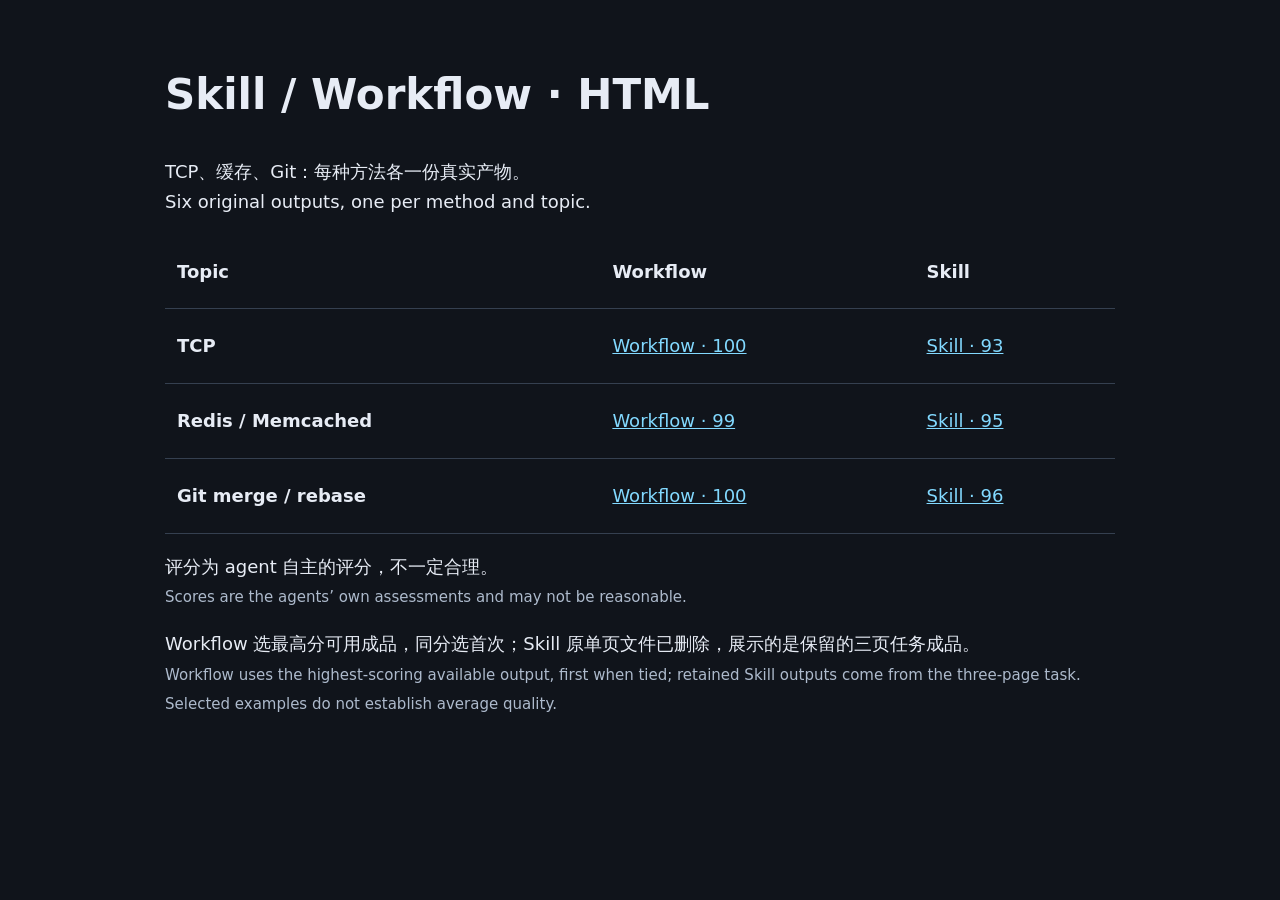
==== workflow_explanations/examples/html/index.html @ f191d0ec "docs: centralize explanations and publish bilingual comparison examples" ====
<!doctype html>
<html lang="zh-CN"><meta charset="utf-8"><meta name="viewport" content="width=device-width,initial-scale=1"><title>HTML · Skill / Workflow examples</title>
<style>body{font:18px/1.65 system-ui,sans-serif;background:#10141b;color:#e7ecf5;max-width:950px;margin:60px auto;padding:0 24px}h1{font-size:42px}a{color:#82d9ff}table{width:100%;border-collapse:collapse}th,td{padding:22px 12px;text-align:left;border-bottom:1px solid #354050}small{color:#adbacc}</style>
<h1>Skill / Workflow · HTML</h1><p>TCP、缓存、Git：每种方法各一份真实产物。<br>Six original outputs, one per method and topic.</p>
<table><thead><tr><th>Topic</th><th>Workflow</th><th>Skill</th></tr></thead><tbody><tr><th>TCP</th><td><a href="tcp-workflow.html">Workflow · 100</a></td><td><a href="tcp-skill.html">Skill · 93</a></td></tr><tr><th>Redis / Memcached</th><td><a href="cache-workflow.html">Workflow · 99</a></td><td><a href="cache-skill.html">Skill · 95</a></td></tr><tr><th>Git merge / rebase</th><td><a href="git-workflow.html">Workflow · 100</a></td><td><a href="git-skill.html">Skill · 96</a></td></tr></tbody></table>
<p>评分为 agent 自主的评分，不一定合理。<br><small>Scores are the agents’ own assessments and may not be reasonable.</small></p>
<p>Workflow 选最高分可用成品，同分选首次；Skill 原单页文件已删除，展示的是保留的三页任务成品。<br><small>Workflow uses the highest-scoring available output, first when tied; retained Skill outputs come from the three-page task. Selected examples do not establish average quality.</small></p>
</html>
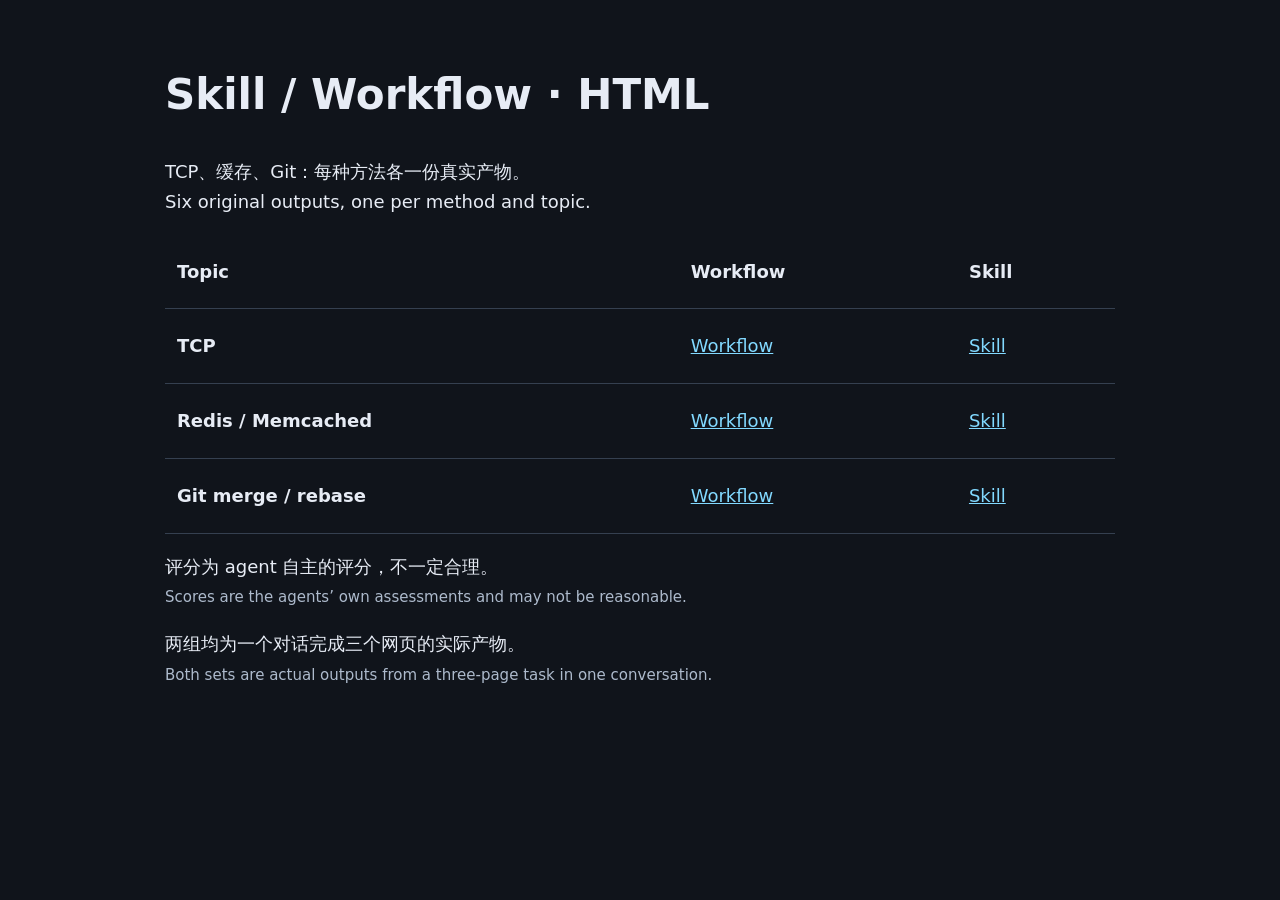
==== commit 16b6703a: "docs: compare complete three-page Skill and Workflow outputs" ====
--- a/workflow_explanations/examples/html/index.html
+++ b/workflow_explanations/examples/html/index.html
@@ -2,7 +2,7 @@
 <html lang="zh-CN"><meta charset="utf-8"><meta name="viewport" content="width=device-width,initial-scale=1"><title>HTML · Skill / Workflow examples</title>
 <style>body{font:18px/1.65 system-ui,sans-serif;background:#10141b;color:#e7ecf5;max-width:950px;margin:60px auto;padding:0 24px}h1{font-size:42px}a{color:#82d9ff}table{width:100%;border-collapse:collapse}th,td{padding:22px 12px;text-align:left;border-bottom:1px solid #354050}small{color:#adbacc}</style>
 <h1>Skill / Workflow · HTML</h1><p>TCP、缓存、Git：每种方法各一份真实产物。<br>Six original outputs, one per method and topic.</p>
-<table><thead><tr><th>Topic</th><th>Workflow</th><th>Skill</th></tr></thead><tbody><tr><th>TCP</th><td><a href="tcp-workflow.html">Workflow · 100</a></td><td><a href="tcp-skill.html">Skill · 93</a></td></tr><tr><th>Redis / Memcached</th><td><a href="cache-workflow.html">Workflow · 99</a></td><td><a href="cache-skill.html">Skill · 95</a></td></tr><tr><th>Git merge / rebase</th><td><a href="git-workflow.html">Workflow · 100</a></td><td><a href="git-skill.html">Skill · 96</a></td></tr></tbody></table>
+<table><thead><tr><th>Topic</th><th>Workflow</th><th>Skill</th></tr></thead><tbody><tr><th>TCP</th><td><a href="tcp-workflow.html">Workflow</a></td><td><a href="tcp-skill.html">Skill</a></td></tr><tr><th>Redis / Memcached</th><td><a href="cache-workflow.html">Workflow</a></td><td><a href="cache-skill.html">Skill</a></td></tr><tr><th>Git merge / rebase</th><td><a href="git-workflow.html">Workflow</a></td><td><a href="git-skill.html">Skill</a></td></tr></tbody></table>
 <p>评分为 agent 自主的评分，不一定合理。<br><small>Scores are the agents’ own assessments and may not be reasonable.</small></p>
-<p>Workflow 选最高分可用成品，同分选首次；Skill 原单页文件已删除，展示的是保留的三页任务成品。<br><small>Workflow uses the highest-scoring available output, first when tied; retained Skill outputs come from the three-page task. Selected examples do not establish average quality.</small></p>
+<p>两组均为一个对话完成三个网页的实际产物。<br><small>Both sets are actual outputs from a three-page task in one conversation.</small></p>
 </html>
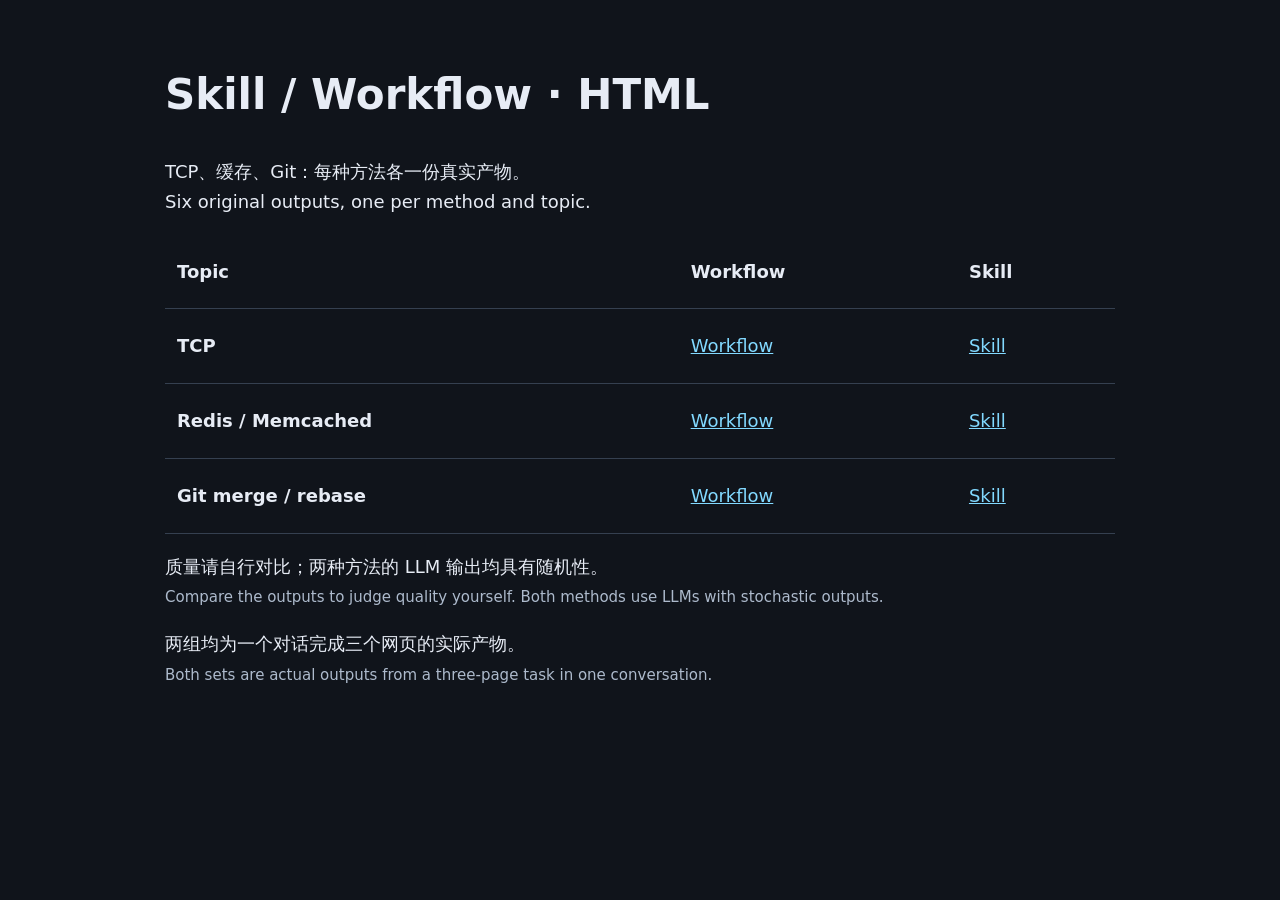
==== commit 0befe235: "docs: publish accepted three-page comparison without scores" ====
--- a/workflow_explanations/examples/html/index.html
+++ b/workflow_explanations/examples/html/index.html
@@ -3,6 +3,6 @@
 <style>body{font:18px/1.65 system-ui,sans-serif;background:#10141b;color:#e7ecf5;max-width:950px;margin:60px auto;padding:0 24px}h1{font-size:42px}a{color:#82d9ff}table{width:100%;border-collapse:collapse}th,td{padding:22px 12px;text-align:left;border-bottom:1px solid #354050}small{color:#adbacc}</style>
 <h1>Skill / Workflow · HTML</h1><p>TCP、缓存、Git：每种方法各一份真实产物。<br>Six original outputs, one per method and topic.</p>
 <table><thead><tr><th>Topic</th><th>Workflow</th><th>Skill</th></tr></thead><tbody><tr><th>TCP</th><td><a href="tcp-workflow.html">Workflow</a></td><td><a href="tcp-skill.html">Skill</a></td></tr><tr><th>Redis / Memcached</th><td><a href="cache-workflow.html">Workflow</a></td><td><a href="cache-skill.html">Skill</a></td></tr><tr><th>Git merge / rebase</th><td><a href="git-workflow.html">Workflow</a></td><td><a href="git-skill.html">Skill</a></td></tr></tbody></table>
-<p>评分为 agent 自主的评分，不一定合理。<br><small>Scores are the agents’ own assessments and may not be reasonable.</small></p>
+<p>质量请自行对比；两种方法的 LLM 输出均具有随机性。<br><small>Compare the outputs to judge quality yourself. Both methods use LLMs with stochastic outputs.</small></p>
 <p>两组均为一个对话完成三个网页的实际产物。<br><small>Both sets are actual outputs from a three-page task in one conversation.</small></p>
 </html>
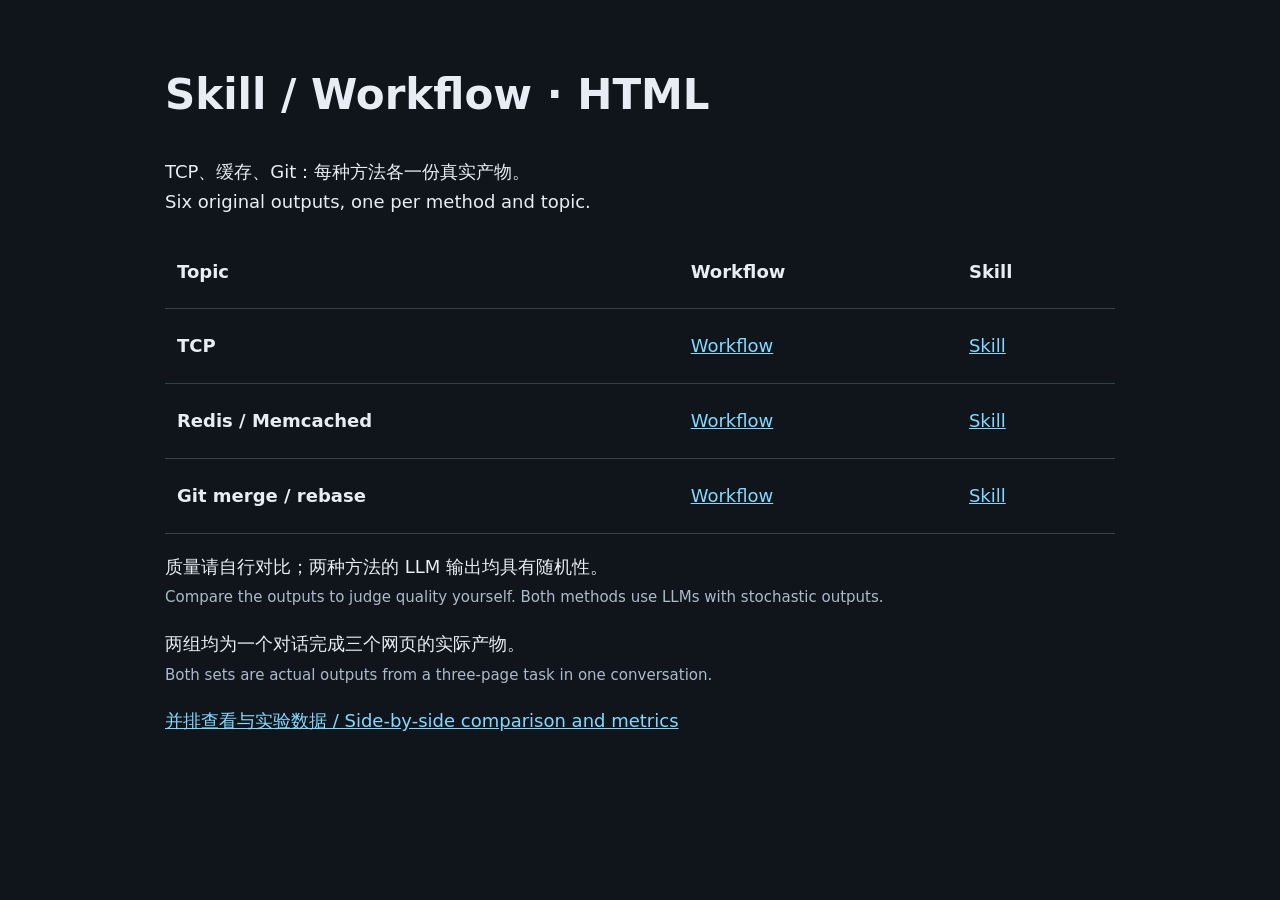
==== commit ca4bb62a: "feat: publish Skill vs Workflow comparison gallery" ====
--- a/workflow_explanations/examples/html/index.html
+++ b/workflow_explanations/examples/html/index.html
@@ -5,4 +5,5 @@
 <table><thead><tr><th>Topic</th><th>Workflow</th><th>Skill</th></tr></thead><tbody><tr><th>TCP</th><td><a href="tcp-workflow.html">Workflow</a></td><td><a href="tcp-skill.html">Skill</a></td></tr><tr><th>Redis / Memcached</th><td><a href="cache-workflow.html">Workflow</a></td><td><a href="cache-skill.html">Skill</a></td></tr><tr><th>Git merge / rebase</th><td><a href="git-workflow.html">Workflow</a></td><td><a href="git-skill.html">Skill</a></td></tr></tbody></table>
 <p>质量请自行对比；两种方法的 LLM 输出均具有随机性。<br><small>Compare the outputs to judge quality yourself. Both methods use LLMs with stochastic outputs.</small></p>
 <p>两组均为一个对话完成三个网页的实际产物。<br><small>Both sets are actual outputs from a three-page task in one conversation.</small></p>
+<p><a href="../../gallery/">并排查看与实验数据 / Side-by-side comparison and metrics</a></p>
 </html>
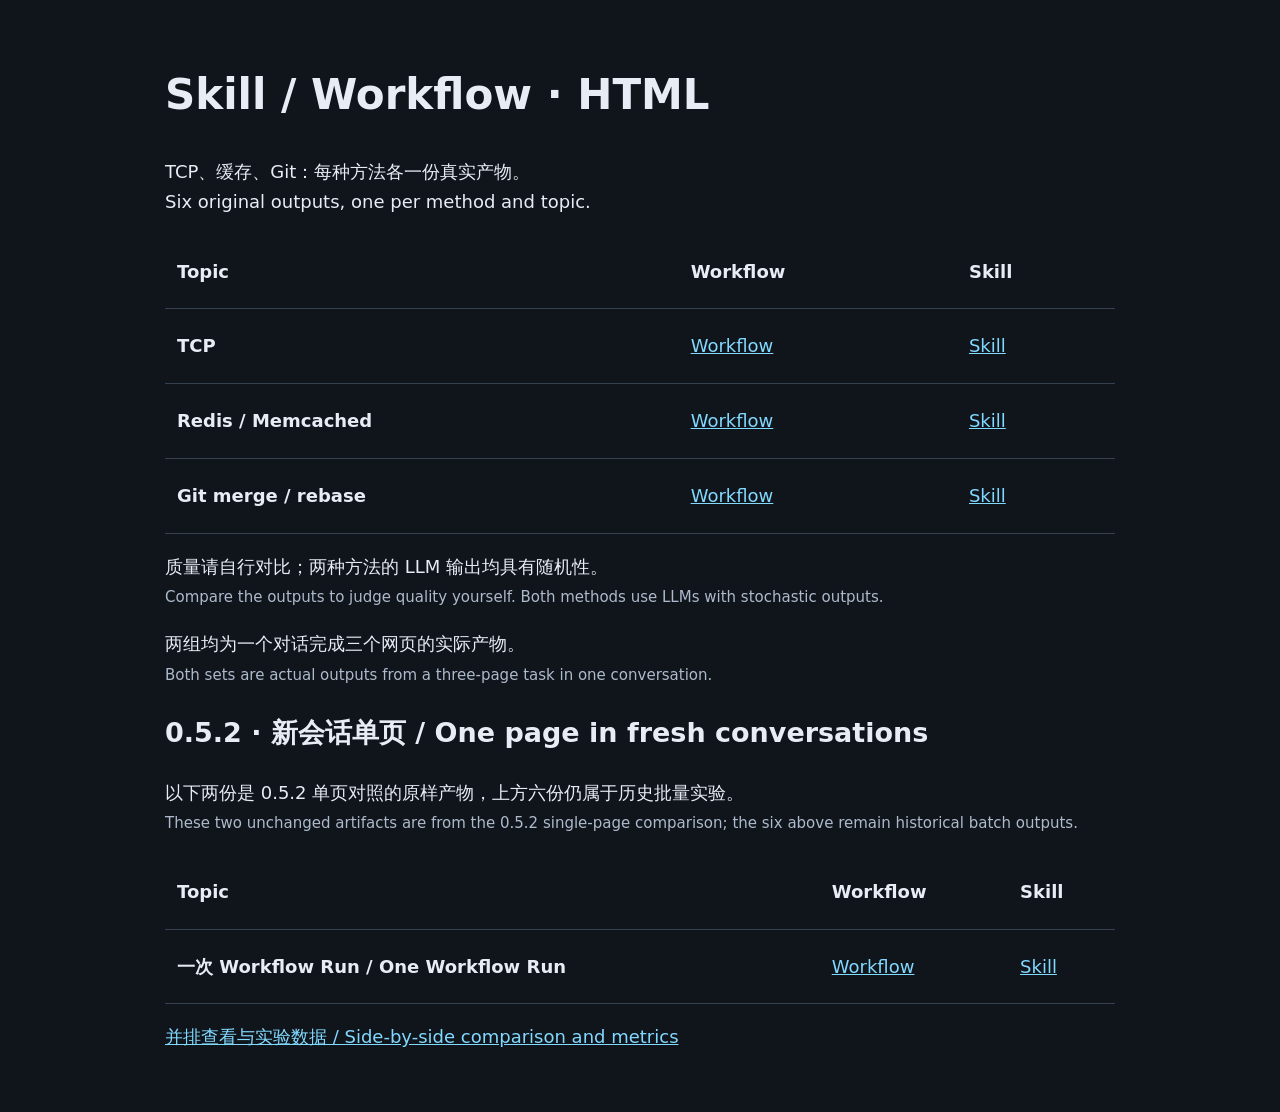
==== commit 4e2e7654: "docs: publish honest HTML 0.5.2 single-page comparison and tested package" ====
--- a/workflow_explanations/examples/html/index.html
+++ b/workflow_explanations/examples/html/index.html
@@ -5,5 +5,8 @@
 <table><thead><tr><th>Topic</th><th>Workflow</th><th>Skill</th></tr></thead><tbody><tr><th>TCP</th><td><a href="tcp-workflow.html">Workflow</a></td><td><a href="tcp-skill.html">Skill</a></td></tr><tr><th>Redis / Memcached</th><td><a href="cache-workflow.html">Workflow</a></td><td><a href="cache-skill.html">Skill</a></td></tr><tr><th>Git merge / rebase</th><td><a href="git-workflow.html">Workflow</a></td><td><a href="git-skill.html">Skill</a></td></tr></tbody></table>
 <p>质量请自行对比；两种方法的 LLM 输出均具有随机性。<br><small>Compare the outputs to judge quality yourself. Both methods use LLMs with stochastic outputs.</small></p>
 <p>两组均为一个对话完成三个网页的实际产物。<br><small>Both sets are actual outputs from a three-page task in one conversation.</small></p>
-<p><a href="../../gallery/">并排查看与实验数据 / Side-by-side comparison and metrics</a></p>
+<h2>0.5.2 · 新会话单页 / One page in fresh conversations</h2>
+<p>以下两份是 0.5.2 单页对照的原样产物，上方六份仍属于历史批量实验。<br><small>These two unchanged artifacts are from the 0.5.2 single-page comparison; the six above remain historical batch outputs.</small></p>
+<table><thead><tr><th>Topic</th><th>Workflow</th><th>Skill</th></tr></thead><tbody><tr><th>一次 Workflow Run / One Workflow Run</th><td><a href="run-052-workflow.html">Workflow</a></td><td><a href="run-052-skill.html">Skill</a></td></tr></tbody></table>
+<p><a href="../../gallery/#latest">并排查看与实验数据 / Side-by-side comparison and metrics</a></p>
 </html>
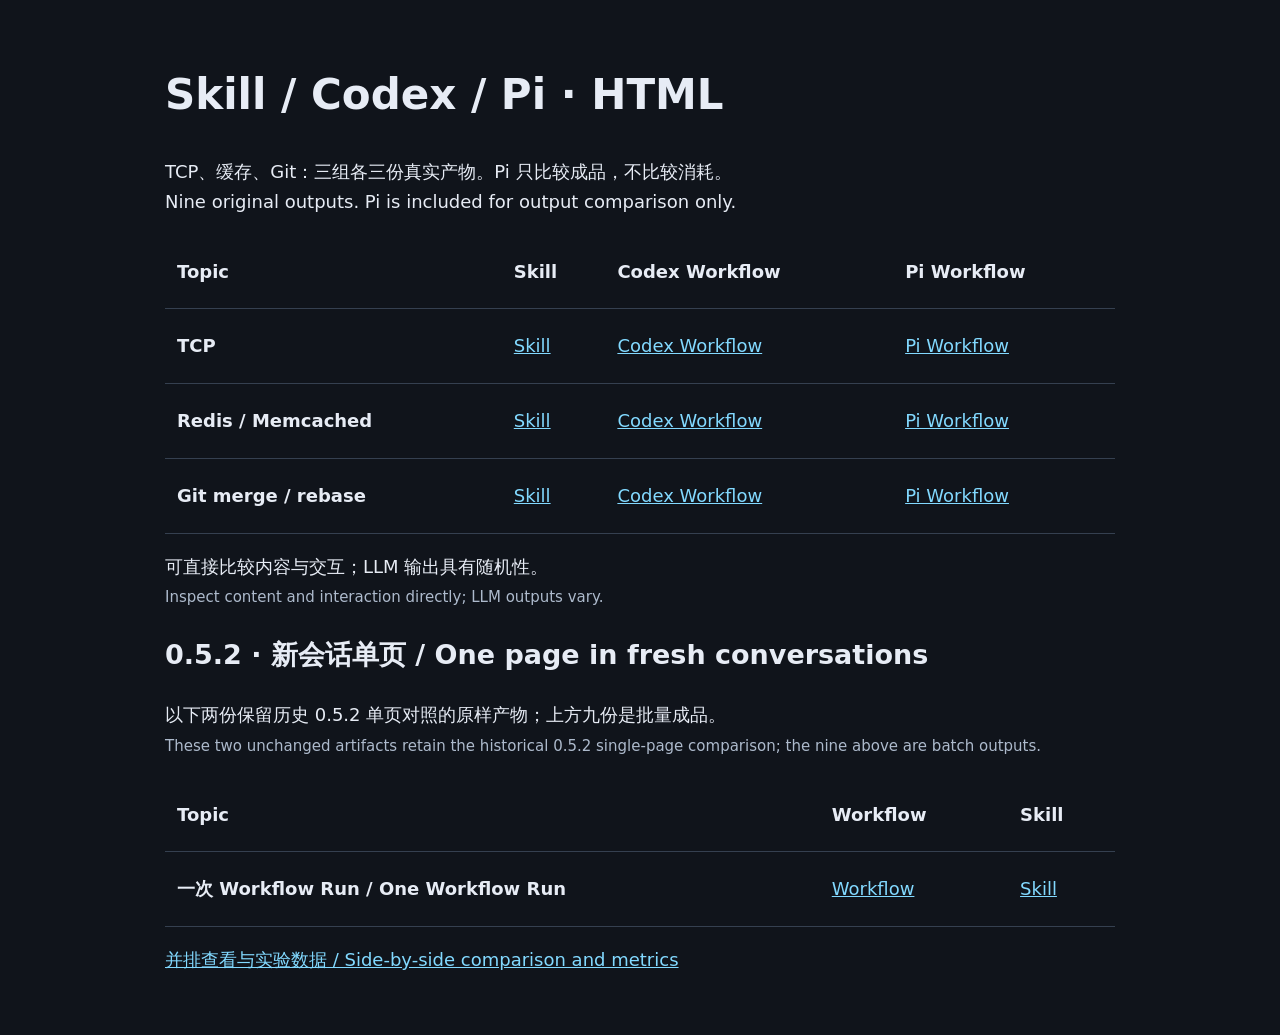
==== commit 520f44b7: "Publish Pi HTML workflow and three-way artifact gallery" ====
--- a/workflow_explanations/examples/html/index.html
+++ b/workflow_explanations/examples/html/index.html
@@ -1,12 +1,8 @@
 <!doctype html>
 <html lang="zh-CN"><meta charset="utf-8"><meta name="viewport" content="width=device-width,initial-scale=1"><title>HTML · Skill / Workflow examples</title>
 <style>body{font:18px/1.65 system-ui,sans-serif;background:#10141b;color:#e7ecf5;max-width:950px;margin:60px auto;padding:0 24px}h1{font-size:42px}a{color:#82d9ff}table{width:100%;border-collapse:collapse}th,td{padding:22px 12px;text-align:left;border-bottom:1px solid #354050}small{color:#adbacc}</style>
-<h1>Skill / Workflow · HTML</h1><p>TCP、缓存、Git：每种方法各一份真实产物。<br>Six original outputs, one per method and topic.</p>
-<table><thead><tr><th>Topic</th><th>Workflow</th><th>Skill</th></tr></thead><tbody><tr><th>TCP</th><td><a href="tcp-workflow.html">Workflow</a></td><td><a href="tcp-skill.html">Skill</a></td></tr><tr><th>Redis / Memcached</th><td><a href="cache-workflow.html">Workflow</a></td><td><a href="cache-skill.html">Skill</a></td></tr><tr><th>Git merge / rebase</th><td><a href="git-workflow.html">Workflow</a></td><td><a href="git-skill.html">Skill</a></td></tr></tbody></table>
-<p>质量请自行对比；两种方法的 LLM 输出均具有随机性。<br><small>Compare the outputs to judge quality yourself. Both methods use LLMs with stochastic outputs.</small></p>
-<p>两组均为一个对话完成三个网页的实际产物。<br><small>Both sets are actual outputs from a three-page task in one conversation.</small></p>
-<h2>0.5.2 · 新会话单页 / One page in fresh conversations</h2>
-<p>以下两份是 0.5.2 单页对照的原样产物，上方六份仍属于历史批量实验。<br><small>These two unchanged artifacts are from the 0.5.2 single-page comparison; the six above remain historical batch outputs.</small></p>
+<h1>Skill / Codex / Pi · HTML</h1><p>TCP、缓存、Git：三组各三份真实产物。Pi 只比较成品，不比较消耗。<br>Nine original outputs. Pi is included for output comparison only.</p><table><thead><tr><th>Topic</th><th>Skill</th><th>Codex Workflow</th><th>Pi Workflow</th></tr></thead><tbody><tr><th>TCP</th><td><a href="tcp-skill.html">Skill</a></td><td><a href="tcp-workflow.html">Codex Workflow</a></td><td><a href="tcp-pi.html">Pi Workflow</a></td></tr><tr><th>Redis / Memcached</th><td><a href="cache-skill.html">Skill</a></td><td><a href="cache-workflow.html">Codex Workflow</a></td><td><a href="cache-pi.html">Pi Workflow</a></td></tr><tr><th>Git merge / rebase</th><td><a href="git-skill.html">Skill</a></td><td><a href="git-workflow.html">Codex Workflow</a></td><td><a href="git-pi.html">Pi Workflow</a></td></tr></tbody></table><p>可直接比较内容与交互；LLM 输出具有随机性。<br><small>Inspect content and interaction directly; LLM outputs vary.</small></p><h2>0.5.2 · 新会话单页 / One page in fresh conversations</h2>
+<p>以下两份保留历史 0.5.2 单页对照的原样产物；上方九份是批量成品。<br><small>These two unchanged artifacts retain the historical 0.5.2 single-page comparison; the nine above are batch outputs.</small></p>
 <table><thead><tr><th>Topic</th><th>Workflow</th><th>Skill</th></tr></thead><tbody><tr><th>一次 Workflow Run / One Workflow Run</th><td><a href="run-052-workflow.html">Workflow</a></td><td><a href="run-052-skill.html">Skill</a></td></tr></tbody></table>
 <p><a href="../../gallery/#latest">并排查看与实验数据 / Side-by-side comparison and metrics</a></p>
 </html>
